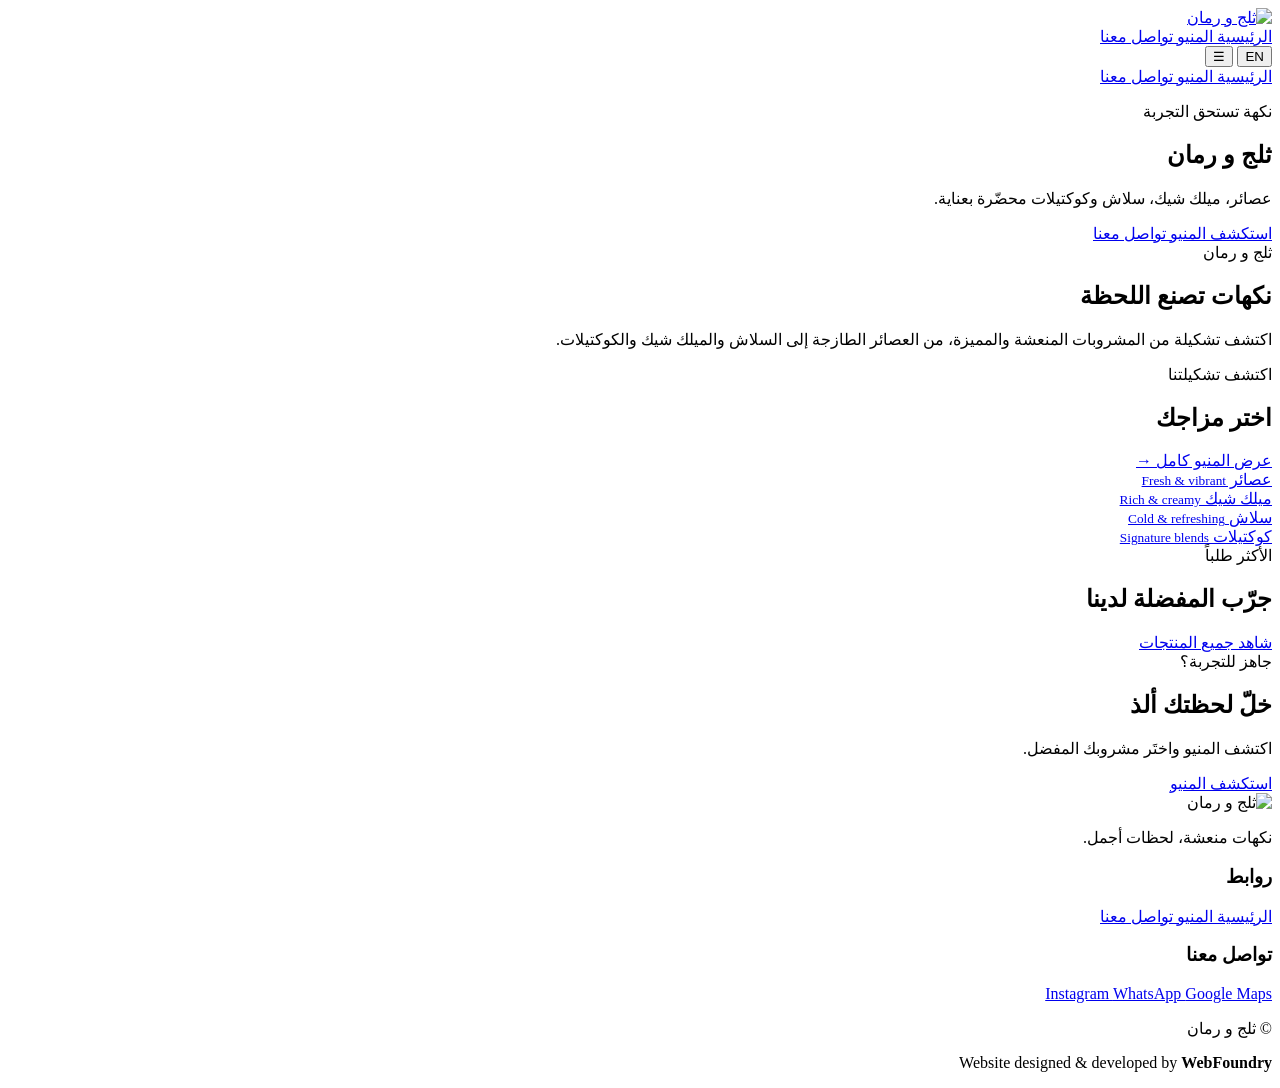
==== index.html @ 00a71794 "Create index.html" ====
<!DOCTYPE html>
<html lang="ar" dir="rtl">
<head>
    <meta charset="UTF-8">
    <meta name="viewport" content="width=device-width, initial-scale=1.0">

    <title>ثلج و رمان | Thalj & Rumman</title>

    <meta
        name="description"
        content="ثلج و رمان — عصائر، ميلك شيك، سلاش، كوكتيلات ومشروبات مميزة."
    >

    <link rel="stylesheet" href="style.css">

    <link
        rel="preconnect"
        href="https://fonts.googleapis.com"
    >
    <link
        rel="preconnect"
        href="https://fonts.gstatic.com"
        crossorigin
    >
    <link
        href="https://fonts.googleapis.com/css2?family=Cairo:wght@400;500;600;700;800&family=Montserrat:wght@400;500;600;700;800&display=swap"
        rel="stylesheet"
    >
</head>

<body>

    <!-- ================= HEADER ================= -->

    <header class="site-header">

        <div class="header-container">

            <a href="index.html" class="logo-link">
                <img
                    src="assets/logo.png"
                    alt="ثلج و رمان"
                    class="logo"
                >
            </a>

            <nav class="desktop-nav">

                <a href="index.html" data-ar="الرئيسية" data-en="Home">
                    الرئيسية
                </a>

                <a href="menu.html" data-ar="المنيو" data-en="Menu">
                    المنيو
                </a>

                <a href="contact.html" data-ar="تواصل معنا" data-en="Contact">
                    تواصل معنا
                </a>

            </nav>

            <div class="header-actions">

                <button
                    class="language-btn"
                    id="languageToggle"
                    type="button"
                >
                    EN
                </button>

                <button
                    class="mobile-menu-btn"
                    id="mobileMenuButton"
                    type="button"
                    aria-label="Open menu"
                >
                    ☰
                </button>

            </div>

        </div>

        <!-- Mobile Navigation -->

        <div class="mobile-nav" id="mobileNav">

            <a href="index.html" data-ar="الرئيسية" data-en="Home">
                الرئيسية
            </a>

            <a href="menu.html" data-ar="المنيو" data-en="Menu">
                المنيو
            </a>

            <a href="contact.html" data-ar="تواصل معنا" data-en="Contact">
                تواصل معنا
            </a>

        </div>

    </header>


    <!-- ================= HERO ================= -->

    <main>

        <section class="hero">

            <div class="hero-overlay"></div>

            <div class="hero-content">

                <p
                    class="hero-small"
                    data-ar="نكهة تستحق التجربة"
                    data-en="A taste worth experiencing"
                >
                    نكهة تستحق التجربة
                </p>

                <h1
                    data-ar="ثلج و رمان"
                    data-en="Thalj & Rumman"
                >
                    ثلج و رمان
                </h1>

                <p
                    class="hero-description"
                    data-ar="عصائر، ميلك شيك، سلاش وكوكتيلات محضّرة بعناية."
                    data-en="Juices, milkshakes, slushes and cocktails crafted with care."
                >
                    عصائر، ميلك شيك، سلاش وكوكتيلات محضّرة بعناية.
                </p>

                <div class="hero-buttons">

                    <a
                        href="menu.html"
                        class="btn btn-primary"
                        data-ar="استكشف المنيو"
                        data-en="Explore Menu"
                    >
                        استكشف المنيو
                    </a>

                    <a
                        href="contact.html"
                        class="btn btn-outline"
                        data-ar="تواصل معنا"
                        data-en="Contact Us"
                    >
                        تواصل معنا
                    </a>

                </div>

            </div>

        </section>


        <!-- ================= INTRO ================= -->

        <section class="intro-section">

            <div class="section-container">

                <div class="section-heading">

                    <span
                        class="section-label"
                        data-ar="ثلج و رمان"
                        data-en="THALJ & RUMMAN"
                    >
                        ثلج و رمان
                    </span>

                    <h2
                        data-ar="نكهات تصنع اللحظة"
                        data-en="Flavors made for the moment"
                    >
                        نكهات تصنع اللحظة
                    </h2>

                    <p
                        data-ar="اكتشف تشكيلة من المشروبات المنعشة والمميزة، من العصائر الطازجة إلى السلاش والميلك شيك والكوكتيلات."
                        data-en="Discover a selection of refreshing drinks, from fresh juices to slushes, milkshakes and signature cocktails."
                    >
                        اكتشف تشكيلة من المشروبات المنعشة والمميزة، من العصائر الطازجة إلى السلاش والميلك شيك والكوكتيلات.
                    </p>

                </div>

            </div>

        </section>


        <!-- ================= CATEGORIES ================= -->

        <section class="categories-section">

            <div class="section-container">

                <div class="section-title-row">

                    <div>

                        <span
                            class="section-label"
                            data-ar="اكتشف تشكيلتنا"
                            data-en="EXPLORE OUR COLLECTION"
                        >
                            اكتشف تشكيلتنا
                        </span>

                        <h2
                            data-ar="اختر مزاجك"
                            data-en="Choose your mood"
                        >
                            اختر مزاجك
                        </h2>

                    </div>

                    <a
                        href="menu.html"
                        class="text-link"
                        data-ar="عرض المنيو كامل"
                        data-en="View Full Menu"
                    >
                        عرض المنيو كامل →
                    </a>

                </div>


                <div class="category-grid">

                    <!-- Juices -->

                    <a
                        href="menu.html?category=juices"
                        class="category-card"
                    >

                        <div class="category-image juices-image"></div>

                        <div class="category-content">

                            <span
                                data-ar="عصائر"
                                data-en="Juices"
                            >
                                عصائر
                            </span>

                            <small
                                data-ar="Fresh & vibrant"
                                data-en="Fresh & vibrant"
                            >
                                Fresh & vibrant
                            </small>

                        </div>

                    </a>


                    <!-- Milkshakes -->

                    <a
                        href="menu.html?category=milkshakes"
                        class="category-card"
                    >

                        <div class="category-image milkshake-image"></div>

                        <div class="category-content">

                            <span
                                data-ar="ميلك شيك"
                                data-en="Milkshakes"
                            >
                                ميلك شيك
                            </span>

                            <small
                                data-ar="Rich & creamy"
                                data-en="Rich & creamy"
                            >
                                Rich & creamy
                            </small>

                        </div>

                    </a>


                    <!-- Slush -->

                    <a
                        href="menu.html?category=slush"
                        class="category-card"
                    >

                        <div class="category-image slush-image"></div>

                        <div class="category-content">

                            <span
                                data-ar="سلاش"
                                data-en="Slush"
                            >
                                سلاش
                            </span>

                            <small
                                data-ar="Cold & refreshing"
                                data-en="Cold & refreshing"
                            >
                                Cold & refreshing
                            </small>

                        </div>

                    </a>


                    <!-- Cocktails -->

                    <a
                        href="menu.html?category=cocktails"
                        class="category-card"
                    >

                        <div class="category-image cocktails-image"></div>

                        <div class="category-content">

                            <span
                                data-ar="كوكتيلات"
                                data-en="Cocktails"
                            >
                                كوكتيلات
                            </span>

                            <small
                                data-ar="Signature blends"
                                data-en="Signature blends"
                            >
                                Signature blends
                            </small>

                        </div>

                    </a>

                </div>

            </div>

        </section>


        <!-- ================= FEATURED ================= -->

        <section class="featured-section">

            <div class="section-container">

                <div class="section-heading centered">

                    <span
                        class="section-label"
                        data-ar="الأكثر طلباً"
                        data-en="CUSTOMER FAVORITES"
                    >
                        الأكثر طلباً
                    </span>

                    <h2
                        data-ar="جرّب المفضلة لدينا"
                        data-en="Try our favorites"
                    >
                        جرّب المفضلة لدينا
                    </h2>

                </div>


                <div
                    class="featured-grid"
                    id="featuredProducts"
                >

                    <!-- Products will be loaded with JavaScript -->

                </div>


                <div class="center-button">

                    <a
                        href="menu.html"
                        class="btn btn-dark"
                        data-ar="شاهد جميع المنتجات"
                        data-en="View All Products"
                    >
                        شاهد جميع المنتجات
                    </a>

                </div>

            </div>

        </section>


        <!-- ================= CTA ================= -->

        <section class="cta-section">

            <div class="cta-content">

                <span
                    class="section-label"
                    data-ar="جاهز للتجربة؟"
                    data-en="READY TO TRY?"
                >
                    جاهز للتجربة؟
                </span>

                <h2
                    data-ar="خلّ لحظتك ألذ"
                    data-en="Make your moment delicious"
                >
                    خلّ لحظتك ألذ
                </h2>

                <p
                    data-ar="اكتشف المنيو واختَر مشروبك المفضل."
                    data-en="Explore our menu and find your favorite drink."
                >
                    اكتشف المنيو واختَر مشروبك المفضل.
                </p>

                <a
                    href="menu.html"
                    class="btn btn-primary"
                    data-ar="استكشف المنيو"
                    data-en="Explore Menu"
                >
                    استكشف المنيو
                </a>

            </div>

        </section>

    </main>


    <!-- ================= FOOTER ================= -->

    <footer class="site-footer">

        <div class="footer-container">

            <div class="footer-brand">

                <img
                    src="assets/logo.png"
                    alt="ثلج و رمان"
                    class="footer-logo"
                >

                <p
                    data-ar="نكهات منعشة، لحظات أجمل."
                    data-en="Refreshing flavors, better moments."
                >
                    نكهات منعشة، لحظات أجمل.
                </p>

            </div>


            <div class="footer-links">

                <h3
                    data-ar="روابط"
                    data-en="Links"
                >
                    روابط
                </h3>

                <a
                    href="index.html"
                    data-ar="الرئيسية"
                    data-en="Home"
                >
                    الرئيسية
                </a>

                <a
                    href="menu.html"
                    data-ar="المنيو"
                    data-en="Menu"
                >
                    المنيو
                </a>

                <a
                    href="contact.html"
                    data-ar="تواصل معنا"
                    data-en="Contact"
                >
                    تواصل معنا
                </a>

            </div>


            <div class="footer-contact">

                <h3
                    data-ar="تواصل معنا"
                    data-en="Contact"
                >
                    تواصل معنا
                </h3>

                <a
                    href="#"
                    id="instagramLink"
                >
                    Instagram
                </a>

                <a
                    href="#"
                    id="whatsappLink"
                >
                    WhatsApp
                </a>

                <a
                    href="#"
                    id="mapsLink"
                >
                    Google Maps
                </a>

            </div>

        </div>


        <div class="footer-bottom">

            <p>
                © <span id="currentYear"></span> ثلج و رمان
            </p>

            <p class="webfoundry-credit">
                Website designed & developed by
                <strong>WebFoundry</strong>
            </p>

        </div>

    </footer>


    <!-- ================= SCRIPT ================= -->

    <script src="script.js"></script>

</body>
</html>
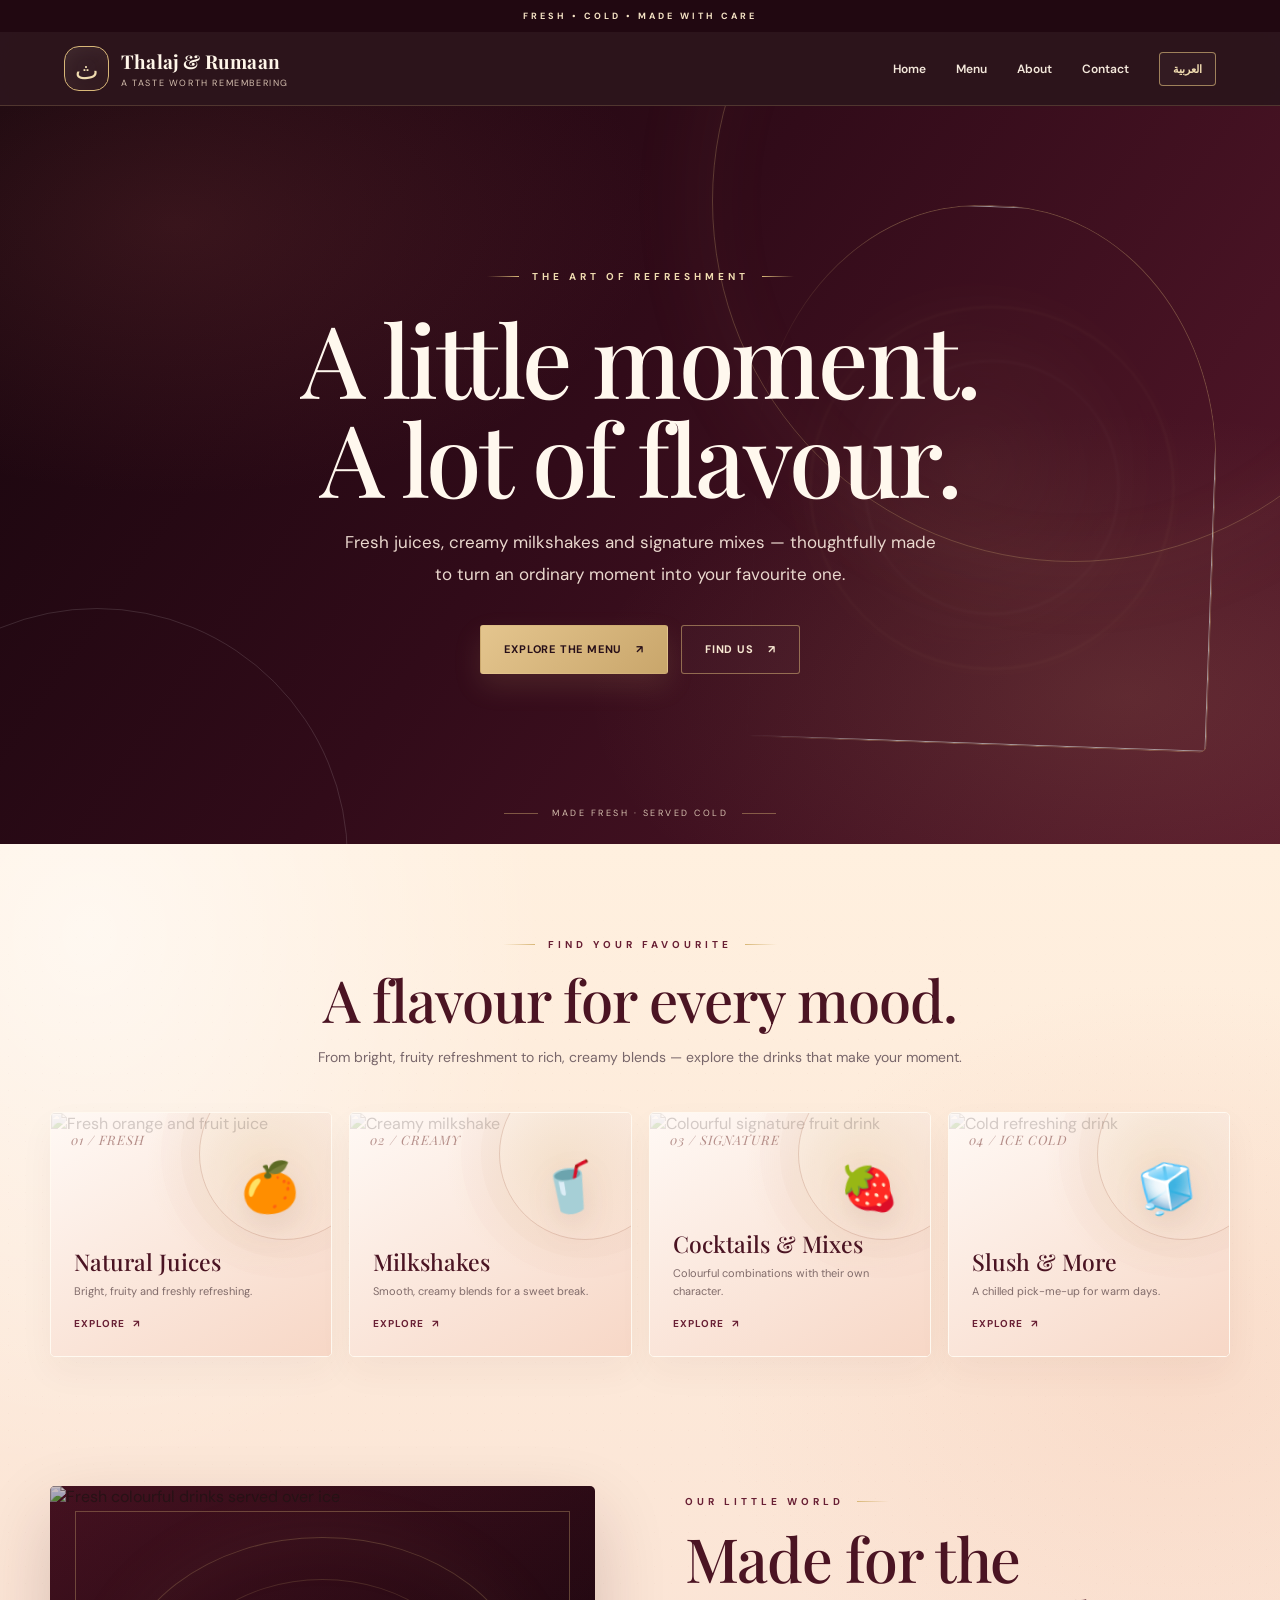
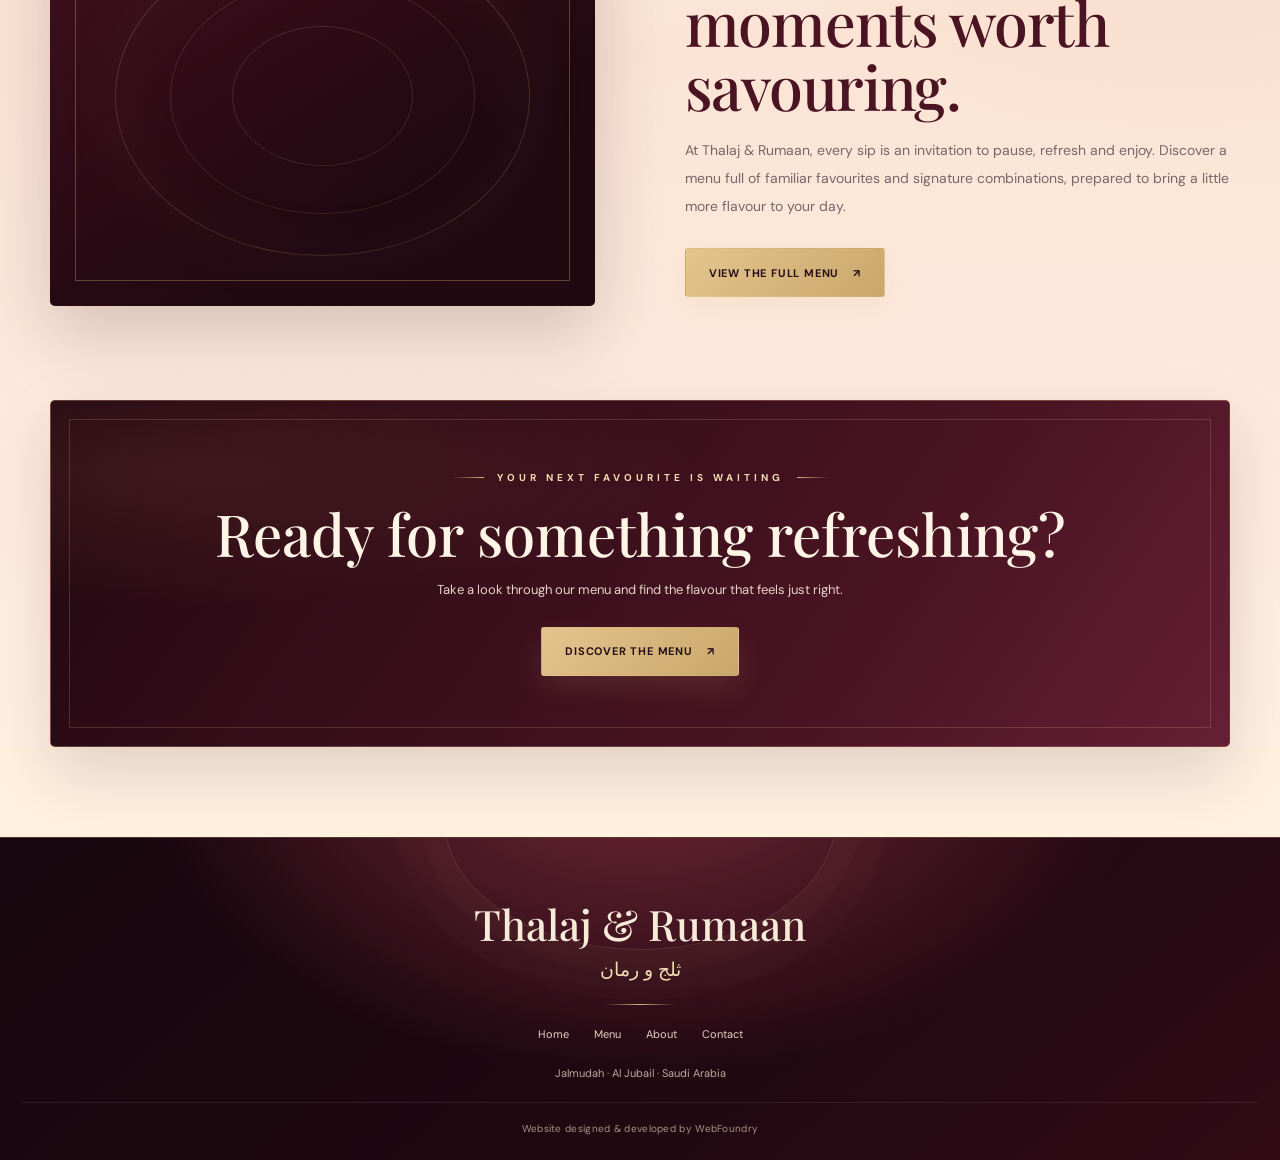
==== commit 6093649e: "add عصائر ثلج ورمان" ====
--- a/index.html
+++ b/index.html
@@ -1,585 +1,72 @@
 <!DOCTYPE html>
-<html lang="ar" dir="rtl">
+<html lang="en" dir="ltr">
 <head>
-    <meta charset="UTF-8">
-    <meta name="viewport" content="width=device-width, initial-scale=1.0">
-
-    <title>ثلج و رمان | Thalj & Rumman</title>
-
-    <meta
-        name="description"
-        content="ثلج و رمان — عصائر، ميلك شيك، سلاش، كوكتيلات ومشروبات مميزة."
-    >
-
-    <link rel="stylesheet" href="style.css">
-
-    <link
-        rel="preconnect"
-        href="https://fonts.googleapis.com"
-    >
-    <link
-        rel="preconnect"
-        href="https://fonts.gstatic.com"
-        crossorigin
-    >
-    <link
-        href="https://fonts.googleapis.com/css2?family=Cairo:wght@400;500;600;700;800&family=Montserrat:wght@400;500;600;700;800&display=swap"
-        rel="stylesheet"
-    >
+<meta charset="UTF-8">
+<meta name="viewport" content="width=device-width, initial-scale=1">
+<meta name="theme-color" content="#210811">
+<meta name="description" content="Discover fresh juices, milkshakes, cocktails and refreshing drinks at Thalaj & Rumaan in Jalmudah, Al Jubail, Saudi Arabia.">
+<title>Thalaj &amp; Rumaan | A Taste Worth Remembering</title>
+<link rel="preconnect" href="https://fonts.googleapis.com">
+<link rel="preconnect" href="https://fonts.gstatic.com" crossorigin>
+<link href="https://fonts.googleapis.com/css2?family=DM+Sans:wght@400;500;600;700&family=Playfair+Display:wght@500;600;700&family=Noto+Sans+Arabic:wght@400;500;600;700&display=swap" rel="stylesheet">
+<style>
+:root{--wine:#4b1423;--wine2:#681f34;--dark:#210811;--gold:#d8b778;--goldlight:#f0dcb0;--peach:#fff0df;--peach2:#f9d7c2;--peach3:#f4c7b0;--paper:#fffaf5;--ink:#291c1c;--muted:#78666a;--line:#e8cdbd;--shadow:0 22px 60px #32101c18;--shadowHover:0 30px 75px #32101c28}
+*{box-sizing:border-box}html{scroll-behavior:smooth;scroll-padding-top:100px}body{margin:0;color:var(--ink);font-family:'DM Sans',sans-serif;overflow-x:hidden;background:var(--peach)}body.ar{font-family:'Noto Sans Arabic',sans-serif}a{color:inherit;text-decoration:none}button{font:inherit;cursor:pointer}::selection{background:var(--goldlight);color:var(--dark)}
+.scroll-progress{position:fixed;z-index:1000;top:0;left:0;width:0;height:3px;background:linear-gradient(90deg,var(--gold),#fff2cc);box-shadow:0 0 16px #d8b77899}
+.announcement{position:relative;overflow:hidden;padding:10px 14px;background:var(--dark);color:#f5e3c5;text-align:center;font-size:9px;font-weight:700;letter-spacing:3px;text-transform:uppercase}.announcement:after{content:"";position:absolute;top:0;left:-30%;width:18%;height:100%;background:linear-gradient(90deg,transparent,#ffffff18,transparent);transform:skewX(-22deg);animation:barshine 7s ease-in-out infinite}
+.navbar{position:sticky;top:0;z-index:100;display:flex;align-items:center;justify-content:space-between;gap:22px;padding:14px clamp(18px,5vw,76px);background:#210811f2;color:#fff6e9;border-bottom:1px solid #d8b77835;backdrop-filter:blur(22px) saturate(145%);-webkit-backdrop-filter:blur(22px) saturate(145%);transition:padding .35s,box-shadow .35s,background .35s}.navbar.scrolled{padding-top:9px;padding-bottom:9px;box-shadow:0 12px 35px #21081130;background:#210811fa}.brand{display:flex;align-items:center;gap:12px;min-width:max-content}.mark{position:relative;width:45px;height:45px;display:grid;place-items:center;border:1px solid var(--gold);border-radius:15px;color:var(--goldlight);background:linear-gradient(145deg,#ffffff12,#ffffff02);font:25px 'Playfair Display',serif;box-shadow:inset 0 0 18px #d8b7780b}.brand-name{font:700 19px 'Playfair Display',serif;letter-spacing:.2px}.brand-sub{margin-top:3px;color:#d5bfae;font-size:9px;letter-spacing:1.6px}.navlinks{display:flex;align-items:center;gap:clamp(14px,2.5vw,30px);font-size:12px;font-weight:600}.navlinks a{position:relative;color:#f5e9dc;transition:color .25s}.navlinks a:after{content:"";position:absolute;left:0;right:100%;bottom:-8px;height:1px;background:var(--gold);transition:right .3s}.navlinks a:hover{color:var(--goldlight)}.navlinks a:hover:after{right:0}.lang{padding:9px 13px;border:1px solid #d8b778a8;border-radius:4px;background:#ffffff08;color:var(--goldlight);font-size:11px;font-weight:700;transition:background .25s,transform .25s}.lang:hover{background:#d8b77818;transform:translateY(-2px)}.menu-toggle{display:none;background:none;border:1px solid #d8b77888;color:var(--goldlight);border-radius:4px;padding:9px 11px}
+.hero{position:relative;isolation:isolate;min-height:min(760px,82vh);display:grid;place-items:center;overflow:hidden;padding:105px 22px 112px;text-align:center;color:#fff8ee;background:radial-gradient(ellipse at 14% 16%,#a64d4c30,transparent 31%),radial-gradient(ellipse at 88% 80%,#d8b77822,transparent 34%),linear-gradient(125deg,#17060d 0%,#310b19 45%,#57182b 100%)}.hero-photo{position:absolute;z-index:-2;right:clamp(20px,5vw,90px);top:50%;width:clamp(250px,36vw,500px);height:clamp(320px,43vw,540px);transform:translateY(-50%) rotate(2deg);border:1px solid #d8b77875;border-radius:48% 48% 7px 7px;overflow:hidden;opacity:.72;box-shadow:0 35px 90px #0008,0 0 55px #d8b77812;mask-image:linear-gradient(90deg,transparent 0%,#000 28%,#000 100%);}.hero-photo img{width:100%;height:100%;object-fit:cover;filter:saturate(.88) contrast(1.08);}.hero:before,.hero:after{content:"";position:absolute;z-index:-1;pointer-events:none;border-radius:50%;border:1px solid #d8b77845;animation:orbit 28s linear infinite}.hero:before{width:min(66vw,720px);aspect-ratio:1;right:-12%;top:-36%;box-shadow:0 0 100px #d8b77810,inset 0 0 80px #d8b77808}.hero:after{width:min(46vw,500px);aspect-ratio:1;left:-12%;bottom:-36%;border-color:#ffffff20;animation-direction:reverse}.hero-art{position:absolute;z-index:-1;right:clamp(-50px,6vw,100px);top:50%;width:clamp(230px,33vw,470px);aspect-ratio:1;transform:translateY(-47%);border-radius:50%;opacity:.2;background:radial-gradient(circle at 45% 45%,#d8b7784d,transparent 60%);filter:blur(1px)}.hero-art:before,.hero-art:after{content:"";position:absolute;border-radius:50%;inset:7%;border:1px solid #d8b77875;box-shadow:0 0 55px #d8b77815,inset 0 0 35px #d8b77810}.hero-art:after{inset:20%;border-color:#fff5df48}.hero-content{width:min(900px,100%);margin:auto;animation:heroIn 1s cubic-bezier(.2,.75,.25,1) both}.eyebrow{display:flex;align-items:center;justify-content:center;gap:13px;color:var(--goldlight);font-size:10px;font-weight:700;letter-spacing:4px;text-transform:uppercase}.eyebrow:before,.eyebrow:after{content:"";width:32px;height:1px;background:linear-gradient(90deg,transparent,var(--gold))}.eyebrow:after{transform:rotate(180deg)}.hero h1{max-width:900px;margin:25px auto 20px;font:500 clamp(46px,8vw,100px)/.99 'Playfair Display',serif;letter-spacing:-2.5px;text-wrap:balance}.hero h1 em{display:block;margin-top:9px;color:var(--goldlight);font-weight:500}.hero p{max-width:610px;margin:0 auto;color:#ead8ce;font-size:clamp(14px,1.4vw,17px);line-height:1.9}.hero-actions{display:flex;flex-wrap:wrap;justify-content:center;gap:13px;margin-top:34px}.btn{position:relative;display:inline-flex;align-items:center;justify-content:center;gap:14px;min-height:49px;padding:0 23px;border:1px solid transparent;border-radius:3px;font-size:11px;font-weight:700;letter-spacing:.8px;transition:transform .3s,box-shadow .3s,background .3s,color .3s;overflow:hidden}.btn:after{content:"";position:absolute;inset:0;transform:translateX(-120%);background:linear-gradient(100deg,transparent,#ffffff38,transparent);transition:transform .65s}.btn:hover:after{transform:translateX(120%)}.btn:hover{transform:translateY(-3px)}.btn-primary{background:linear-gradient(135deg,#e4c58e,#c9a66b);color:#281019;box-shadow:0 12px 28px #d8b77822}.btn-primary:hover{box-shadow:0 18px 38px #d8b77838}.btn-outline{border-color:#d8b77888;color:#f8e9d3;background:#ffffff05}.btn-outline:hover{background:#ffffff10;border-color:var(--gold)}.hero-bottom{position:absolute;bottom:25px;left:0;right:0;display:flex;justify-content:center;align-items:center;gap:14px;color:#d5bfae;font-size:9px;letter-spacing:2.5px;text-transform:uppercase}.hero-bottom:before,.hero-bottom:after{content:"";width:34px;height:1px;background:#d8b77870}
+main{background:radial-gradient(ellipse at 7% 6%,#ffffff90,transparent 27%),radial-gradient(ellipse at 92% 35%,#f1bda54a,transparent 28%),linear-gradient(180deg,var(--peach),#fbe4d5 54%,#fff0e3);position:relative}main:before{content:"";position:absolute;inset:0;pointer-events:none;opacity:.23;background-image:radial-gradient(#9a4b3a20 .7px,transparent .7px);background-size:17px 17px;mask-image:linear-gradient(to bottom,transparent,black 15%,black 85%,transparent)}.section{position:relative;z-index:1;width:min(1180px,calc(100% - 44px));margin:0 auto;padding:94px 0}.section-head{text-align:center;max-width:700px;margin:0 auto 42px}.section-head .eyebrow{color:var(--wine2)}.section-head h2{margin:17px 0 13px;color:var(--wine);font:500 clamp(35px,5vw,58px)/1.08 'Playfair Display',serif;letter-spacing:-1px}.section-head p{margin:0;color:var(--muted);font-size:14px;line-height:1.9}.categories{display:grid;grid-template-columns:repeat(4,minmax(0,1fr));gap:17px}.category{position:relative;isolation:isolate;min-height:245px;padding:26px 23px;display:flex;flex-direction:column;justify-content:flex-end;overflow:hidden;border:1px solid #fff9f0;border-radius:5px;background:linear-gradient(145deg,#fffaf5,#f6d5c3);box-shadow:0 15px 35px #5a21300c;transition:transform .45s cubic-bezier(.2,.75,.25,1),box-shadow .45s,border-color .45s}.category-photo{position:absolute;inset:0;width:100%;height:100%;object-fit:cover;opacity:.20;mix-blend-mode:multiply;filter:saturate(.82);transition:transform .8s cubic-bezier(.2,.75,.25,1),opacity .45s;z-index:-1}.category:before{content:"";position:absolute;z-index:-1;inset:0;background:radial-gradient(circle at 75% 20%,#d8b77836,transparent 40%),linear-gradient(150deg,#fff9f5,#f7d7c6)}.category:after{content:"";position:absolute;z-index:-1;top:-45px;right:-40px;width:170px;height:170px;border:1px solid #b47b6550;border-radius:50%;box-shadow:0 0 0 18px #b47b6508,0 0 0 38px #b47b6505;transition:transform .7s}.category:hover{transform:translateY(-8px);box-shadow:var(--shadowHover);border-color:#d9b78b}.category:hover:after{transform:scale(1.13) rotate(18deg)}.category:hover .category-photo{transform:scale(1.08);opacity:.34}.category-num{position:absolute;top:18px;left:20px;color:#8e5a55a8;font:italic 13px 'Playfair Display',serif;letter-spacing:1px}.category-icon{position:absolute;top:30px;right:25px;width:72px;height:90px;display:grid;place-items:center;font-size:47px;filter:drop-shadow(0 12px 15px #6b29301b);transform:rotate(-8deg);transition:transform .5s}.category:hover .category-icon{transform:rotate(0deg) translateY(-5px) scale(1.08)}.category h3{margin:0 0 7px;color:var(--wine);font:500 23px/1.15 'Playfair Display',serif}.category p{margin:0;color:#806b6a;font-size:11px;line-height:1.65}.category-link{display:inline-flex;align-items:center;gap:8px;margin-top:17px;color:var(--wine2);font-size:10px;font-weight:700;letter-spacing:1px;text-transform:uppercase}.category-link span{transition:transform .25s}.category:hover .category-link span{transform:translateX(4px)}
+.story{display:grid;grid-template-columns:1fr 1fr;gap:clamp(35px,7vw,95px);align-items:center;padding-top:35px}.story-visual{position:relative;min-height:420px;overflow:hidden;border-radius:5px;background:linear-gradient(145deg,#471221,#210811 70%);box-shadow:0 28px 70px #39111e30}.story-photo{position:absolute;inset:0;width:100%;height:100%;object-fit:cover;opacity:.76;filter:saturate(.86) contrast(1.08);}.story-visual:before{content:"";position:absolute;inset:25px;border:1px solid #d8b77855;z-index:2;pointer-events:none}.story-visual:after{content:"";position:absolute;inset:0;background:linear-gradient(180deg,#21081110,#21081155);pointer-events:none}.story-orbit{position:absolute;inset:12%;border:1px solid #d8b77845;border-radius:50%;box-shadow:0 0 70px #d8b77810,inset 0 0 70px #d8b7780b;animation:orbit 36s linear infinite}.story-orbit:before,.story-orbit:after{content:"";position:absolute;border:1px solid #d8b77830;border-radius:50%;inset:13%}.story-orbit:after{inset:28%}.story-copy .eyebrow{justify-content:flex-start;color:var(--wine2)}.story-copy .eyebrow:before{display:none}.story-copy h2{margin:18px 0 18px;color:var(--wine);font:500 clamp(38px,5vw,61px)/1.05 'Playfair Display',serif;letter-spacing:-1.3px}.story-copy h2 em{color:#9c5a52;font-weight:500}.story-copy p{color:var(--muted);font-size:14px;line-height:2}.story-copy .btn{margin-top:14px}
+.cta{position:relative;z-index:1;overflow:hidden;margin:0 auto 90px;width:min(1180px,calc(100% - 44px));padding:clamp(38px,6vw,70px) 25px;text-align:center;border:1px solid #d8b7784a;border-radius:5px;color:#fff5e7;background:radial-gradient(ellipse at 10% 20%,#b66a4c26,transparent 35%),linear-gradient(125deg,#210811,#4b1423 70%,#641f34);box-shadow:0 25px 65px #38111f25}.cta:before{content:"";position:absolute;inset:18px;border:1px solid #d8b77835;pointer-events:none}.cta .eyebrow{position:relative}.cta h2{position:relative;margin:18px auto 12px;font:500 clamp(35px,5vw,58px)/1.1 'Playfair Display',serif}.cta p{position:relative;max-width:580px;margin:0 auto;color:#e7d4c8;font-size:13px;line-height:1.9}.cta .btn{position:relative;margin-top:24px}
+footer{position:relative;overflow:hidden;padding:58px 22px 25px;text-align:center;color:#f8ead9;background:radial-gradient(ellipse at 50% -30%,#77283a 0%,transparent 56%),linear-gradient(140deg,#17060d,#210811 60%,#300b16);border-top:1px solid #d8b77845}footer:before{content:"";position:absolute;top:-150px;left:50%;width:390px;height:260px;transform:translateX(-50%);border:1px solid #d8b77827;border-radius:50%;box-shadow:0 0 0 24px #d8b77805,0 0 0 50px #d8b77804}.footbrand{position:relative;font:500 clamp(28px,4vw,42px) 'Playfair Display',serif}.footar{position:relative;margin-top:5px;color:var(--goldlight);font-size:19px}.footline{width:70px;height:1px;margin:22px auto;background:linear-gradient(90deg,transparent,var(--gold),transparent)}.footlinks{position:relative;display:flex;justify-content:center;flex-wrap:wrap;gap:25px;margin:0 auto 25px;color:#e6d2c3;font-size:11px}.footlinks a:hover{color:var(--goldlight)}.footlocation{position:relative;margin-bottom:22px;color:#bfa99d;font-size:11px}.credit{position:relative;padding-top:19px;border-top:1px solid #ffffff16;color:#a99186;font-size:10px;letter-spacing:.3px}
+.reveal{opacity:0;transform:translateY(25px);transition:opacity .8s ease,transform .8s cubic-bezier(.2,.75,.25,1)}.reveal.visible{opacity:1;transform:translateY(0)}.back-top{position:fixed;z-index:80;right:22px;bottom:22px;width:43px;height:43px;display:grid;place-items:center;border:1px solid #d8b77888;border-radius:50%;background:#210811eF;color:var(--goldlight);font-size:19px;opacity:0;pointer-events:none;transform:translateY(10px);transition:.3s}.back-top.visible{opacity:1;pointer-events:auto;transform:translateY(0)}
+@keyframes heroIn{from{opacity:0;transform:translateY(24px) scale(.985);filter:blur(5px)}to{opacity:1;transform:translateY(0) scale(1);filter:blur(0)}}@keyframes orbit{to{transform:rotate(360deg)}}@keyframes barshine{0%,60%{left:-30%}100%{left:130%}}
+@media(max-width:900px){.categories{grid-template-columns:repeat(2,minmax(0,1fr))}.story{gap:35px}.story-visual{min-height:360px}.hero{min-height:640px}.hero-art{right:-90px;opacity:.14}.hero-photo{right:-60px;opacity:.34}}
+@media(max-width:680px){.navbar{padding:11px 17px}.brand-name{font-size:17px}.brand-sub{font-size:8px}.mark{width:40px;height:40px}.menu-toggle{display:block}.navlinks{position:absolute;top:100%;left:0;right:0;display:none;align-items:stretch;gap:0;padding:10px 18px 17px;background:#210811fa;border-top:1px solid #d8b77825;box-shadow:0 20px 30px #21081120}.navlinks.open{display:flex;flex-direction:column}.navlinks a{padding:14px 4px;border-bottom:1px solid #ffffff12}.navlinks a:after{display:none}.lang{align-self:flex-start;margin-top:12px}.hero{min-height:610px;padding:85px 21px 90px}.hero h1{letter-spacing:-1.4px}.hero-art{right:-110px;top:48%;width:330px}.hero-photo{right:-110px;width:280px;height:370px;opacity:.27;mask-image:linear-gradient(90deg,transparent,#000 38%)}.hero-bottom{font-size:8px;letter-spacing:1.7px}.section{width:calc(100% - 32px);padding:70px 0}.section-head{margin-bottom:28px}.categories{gap:11px}.category{min-height:220px;padding:20px 17px}.category h3{font-size:20px}.category-icon{right:15px;top:26px;font-size:38px}.category-num{left:15px}.story{grid-template-columns:1fr;gap:29px;padding-top:5px}.story-visual{min-height:310px;max-width:500px;width:100%;margin:auto}.story-copy{padding:0 4px}.cta{width:calc(100% - 32px);margin-bottom:65px;padding:48px 22px}.footlinks{gap:17px}.announcement{letter-spacing:2px;font-size:8px}}
+@media(max-width:390px){.categories{grid-template-columns:1fr}.category{min-height:205px}.hero-actions{flex-direction:column;align-items:center}.hero-actions .btn{width:min(270px,100%)}}
+@media(prefers-reduced-motion:reduce){*,*:before,*:after{animation-duration:.01ms!important;animation-iteration-count:1!important;scroll-behavior:auto!important;transition-duration:.01ms!important}.reveal{opacity:1;transform:none}}
+</style>
 </head>
-
 <body>
-
-    <!-- ================= HEADER ================= -->
-
-    <header class="site-header">
-
-        <div class="header-container">
-
-            <a href="index.html" class="logo-link">
-                <img
-                    src="assets/logo.png"
-                    alt="ثلج و رمان"
-                    class="logo"
-                >
-            </a>
-
-            <nav class="desktop-nav">
-
-                <a href="index.html" data-ar="الرئيسية" data-en="Home">
-                    الرئيسية
-                </a>
-
-                <a href="menu.html" data-ar="المنيو" data-en="Menu">
-                    المنيو
-                </a>
-
-                <a href="contact.html" data-ar="تواصل معنا" data-en="Contact">
-                    تواصل معنا
-                </a>
-
-            </nav>
-
-            <div class="header-actions">
-
-                <button
-                    class="language-btn"
-                    id="languageToggle"
-                    type="button"
-                >
-                    EN
-                </button>
-
-                <button
-                    class="mobile-menu-btn"
-                    id="mobileMenuButton"
-                    type="button"
-                    aria-label="Open menu"
-                >
-                    ☰
-                </button>
-
-            </div>
-
-        </div>
-
-        <!-- Mobile Navigation -->
-
-        <div class="mobile-nav" id="mobileNav">
-
-            <a href="index.html" data-ar="الرئيسية" data-en="Home">
-                الرئيسية
-            </a>
-
-            <a href="menu.html" data-ar="المنيو" data-en="Menu">
-                المنيو
-            </a>
-
-            <a href="contact.html" data-ar="تواصل معنا" data-en="Contact">
-                تواصل معنا
-            </a>
-
-        </div>
-
-    </header>
-
-
-    <!-- ================= HERO ================= -->
-
-    <main>
-
-        <section class="hero">
-
-            <div class="hero-overlay"></div>
-
-            <div class="hero-content">
-
-                <p
-                    class="hero-small"
-                    data-ar="نكهة تستحق التجربة"
-                    data-en="A taste worth experiencing"
-                >
-                    نكهة تستحق التجربة
-                </p>
-
-                <h1
-                    data-ar="ثلج و رمان"
-                    data-en="Thalj & Rumman"
-                >
-                    ثلج و رمان
-                </h1>
-
-                <p
-                    class="hero-description"
-                    data-ar="عصائر، ميلك شيك، سلاش وكوكتيلات محضّرة بعناية."
-                    data-en="Juices, milkshakes, slushes and cocktails crafted with care."
-                >
-                    عصائر، ميلك شيك، سلاش وكوكتيلات محضّرة بعناية.
-                </p>
-
-                <div class="hero-buttons">
-
-                    <a
-                        href="menu.html"
-                        class="btn btn-primary"
-                        data-ar="استكشف المنيو"
-                        data-en="Explore Menu"
-                    >
-                        استكشف المنيو
-                    </a>
-
-                    <a
-                        href="contact.html"
-                        class="btn btn-outline"
-                        data-ar="تواصل معنا"
-                        data-en="Contact Us"
-                    >
-                        تواصل معنا
-                    </a>
-
-                </div>
-
-            </div>
-
-        </section>
-
-
-        <!-- ================= INTRO ================= -->
-
-        <section class="intro-section">
-
-            <div class="section-container">
-
-                <div class="section-heading">
-
-                    <span
-                        class="section-label"
-                        data-ar="ثلج و رمان"
-                        data-en="THALJ & RUMMAN"
-                    >
-                        ثلج و رمان
-                    </span>
-
-                    <h2
-                        data-ar="نكهات تصنع اللحظة"
-                        data-en="Flavors made for the moment"
-                    >
-                        نكهات تصنع اللحظة
-                    </h2>
-
-                    <p
-                        data-ar="اكتشف تشكيلة من المشروبات المنعشة والمميزة، من العصائر الطازجة إلى السلاش والميلك شيك والكوكتيلات."
-                        data-en="Discover a selection of refreshing drinks, from fresh juices to slushes, milkshakes and signature cocktails."
-                    >
-                        اكتشف تشكيلة من المشروبات المنعشة والمميزة، من العصائر الطازجة إلى السلاش والميلك شيك والكوكتيلات.
-                    </p>
-
-                </div>
-
-            </div>
-
-        </section>
-
-
-        <!-- ================= CATEGORIES ================= -->
-
-        <section class="categories-section">
-
-            <div class="section-container">
-
-                <div class="section-title-row">
-
-                    <div>
-
-                        <span
-                            class="section-label"
-                            data-ar="اكتشف تشكيلتنا"
-                            data-en="EXPLORE OUR COLLECTION"
-                        >
-                            اكتشف تشكيلتنا
-                        </span>
-
-                        <h2
-                            data-ar="اختر مزاجك"
-                            data-en="Choose your mood"
-                        >
-                            اختر مزاجك
-                        </h2>
-
-                    </div>
-
-                    <a
-                        href="menu.html"
-                        class="text-link"
-                        data-ar="عرض المنيو كامل"
-                        data-en="View Full Menu"
-                    >
-                        عرض المنيو كامل →
-                    </a>
-
-                </div>
-
-
-                <div class="category-grid">
-
-                    <!-- Juices -->
-
-                    <a
-                        href="menu.html?category=juices"
-                        class="category-card"
-                    >
-
-                        <div class="category-image juices-image"></div>
-
-                        <div class="category-content">
-
-                            <span
-                                data-ar="عصائر"
-                                data-en="Juices"
-                            >
-                                عصائر
-                            </span>
-
-                            <small
-                                data-ar="Fresh & vibrant"
-                                data-en="Fresh & vibrant"
-                            >
-                                Fresh & vibrant
-                            </small>
-
-                        </div>
-
-                    </a>
-
-
-                    <!-- Milkshakes -->
-
-                    <a
-                        href="menu.html?category=milkshakes"
-                        class="category-card"
-                    >
-
-                        <div class="category-image milkshake-image"></div>
-
-                        <div class="category-content">
-
-                            <span
-                                data-ar="ميلك شيك"
-                                data-en="Milkshakes"
-                            >
-                                ميلك شيك
-                            </span>
-
-                            <small
-                                data-ar="Rich & creamy"
-                                data-en="Rich & creamy"
-                            >
-                                Rich & creamy
-                            </small>
-
-                        </div>
-
-                    </a>
-
-
-                    <!-- Slush -->
-
-                    <a
-                        href="menu.html?category=slush"
-                        class="category-card"
-                    >
-
-                        <div class="category-image slush-image"></div>
-
-                        <div class="category-content">
-
-                            <span
-                                data-ar="سلاش"
-                                data-en="Slush"
-                            >
-                                سلاش
-                            </span>
-
-                            <small
-                                data-ar="Cold & refreshing"
-                                data-en="Cold & refreshing"
-                            >
-                                Cold & refreshing
-                            </small>
-
-                        </div>
-
-                    </a>
-
-
-                    <!-- Cocktails -->
-
-                    <a
-                        href="menu.html?category=cocktails"
-                        class="category-card"
-                    >
-
-                        <div class="category-image cocktails-image"></div>
-
-                        <div class="category-content">
-
-                            <span
-                                data-ar="كوكتيلات"
-                                data-en="Cocktails"
-                            >
-                                كوكتيلات
-                            </span>
-
-                            <small
-                                data-ar="Signature blends"
-                                data-en="Signature blends"
-                            >
-                                Signature blends
-                            </small>
-
-                        </div>
-
-                    </a>
-
-                </div>
-
-            </div>
-
-        </section>
-
-
-        <!-- ================= FEATURED ================= -->
-
-        <section class="featured-section">
-
-            <div class="section-container">
-
-                <div class="section-heading centered">
-
-                    <span
-                        class="section-label"
-                        data-ar="الأكثر طلباً"
-                        data-en="CUSTOMER FAVORITES"
-                    >
-                        الأكثر طلباً
-                    </span>
-
-                    <h2
-                        data-ar="جرّب المفضلة لدينا"
-                        data-en="Try our favorites"
-                    >
-                        جرّب المفضلة لدينا
-                    </h2>
-
-                </div>
-
-
-                <div
-                    class="featured-grid"
-                    id="featuredProducts"
-                >
-
-                    <!-- Products will be loaded with JavaScript -->
-
-                </div>
-
-
-                <div class="center-button">
-
-                    <a
-                        href="menu.html"
-                        class="btn btn-dark"
-                        data-ar="شاهد جميع المنتجات"
-                        data-en="View All Products"
-                    >
-                        شاهد جميع المنتجات
-                    </a>
-
-                </div>
-
-            </div>
-
-        </section>
-
-
-        <!-- ================= CTA ================= -->
-
-        <section class="cta-section">
-
-            <div class="cta-content">
-
-                <span
-                    class="section-label"
-                    data-ar="جاهز للتجربة؟"
-                    data-en="READY TO TRY?"
-                >
-                    جاهز للتجربة؟
-                </span>
-
-                <h2
-                    data-ar="خلّ لحظتك ألذ"
-                    data-en="Make your moment delicious"
-                >
-                    خلّ لحظتك ألذ
-                </h2>
-
-                <p
-                    data-ar="اكتشف المنيو واختَر مشروبك المفضل."
-                    data-en="Explore our menu and find your favorite drink."
-                >
-                    اكتشف المنيو واختَر مشروبك المفضل.
-                </p>
-
-                <a
-                    href="menu.html"
-                    class="btn btn-primary"
-                    data-ar="استكشف المنيو"
-                    data-en="Explore Menu"
-                >
-                    استكشف المنيو
-                </a>
-
-            </div>
-
-        </section>
-
-    </main>
-
-
-    <!-- ================= FOOTER ================= -->
-
-    <footer class="site-footer">
-
-        <div class="footer-container">
-
-            <div class="footer-brand">
-
-                <img
-                    src="assets/logo.png"
-                    alt="ثلج و رمان"
-                    class="footer-logo"
-                >
-
-                <p
-                    data-ar="نكهات منعشة، لحظات أجمل."
-                    data-en="Refreshing flavors, better moments."
-                >
-                    نكهات منعشة، لحظات أجمل.
-                </p>
-
-            </div>
-
-
-            <div class="footer-links">
-
-                <h3
-                    data-ar="روابط"
-                    data-en="Links"
-                >
-                    روابط
-                </h3>
-
-                <a
-                    href="index.html"
-                    data-ar="الرئيسية"
-                    data-en="Home"
-                >
-                    الرئيسية
-                </a>
-
-                <a
-                    href="menu.html"
-                    data-ar="المنيو"
-                    data-en="Menu"
-                >
-                    المنيو
-                </a>
-
-                <a
-                    href="contact.html"
-                    data-ar="تواصل معنا"
-                    data-en="Contact"
-                >
-                    تواصل معنا
-                </a>
-
-            </div>
-
-
-            <div class="footer-contact">
-
-                <h3
-                    data-ar="تواصل معنا"
-                    data-en="Contact"
-                >
-                    تواصل معنا
-                </h3>
-
-                <a
-                    href="#"
-                    id="instagramLink"
-                >
-                    Instagram
-                </a>
-
-                <a
-                    href="#"
-                    id="whatsappLink"
-                >
-                    WhatsApp
-                </a>
-
-                <a
-                    href="#"
-                    id="mapsLink"
-                >
-                    Google Maps
-                </a>
-
-            </div>
-
-        </div>
-
-
-        <div class="footer-bottom">
-
-            <p>
-                © <span id="currentYear"></span> ثلج و رمان
-            </p>
-
-            <p class="webfoundry-credit">
-                Website designed & developed by
-                <strong>WebFoundry</strong>
-            </p>
-
-        </div>
-
-    </footer>
-
-
-    <!-- ================= SCRIPT ================= -->
-
-    <script src="script.js"></script>
-
+<div class="scroll-progress" id="scrollProgress"></div>
+<div class="announcement" data-en="FRESH • COLD • MADE WITH CARE" data-ar="طازج • بارد • محضّر بعناية">FRESH • COLD • MADE WITH CARE</div>
+<header class="navbar" id="navbar">
+  <a class="brand" href="index.html" aria-label="Thalaj and Rumaan home"><div class="mark">ث</div><div><div class="brand-name">Thalaj &amp; Rumaan</div><div class="brand-sub" data-en="A TASTE WORTH REMEMBERING" data-ar="نكهة لا تُنسى">A TASTE WORTH REMEMBERING</div></div></a>
+  <button class="menu-toggle" id="menuToggle" aria-label="Open navigation" aria-expanded="false">☰</button>
+  <nav class="navlinks" id="navlinks"><a href="index.html" data-en="Home" data-ar="الرئيسية">Home</a><a href="menu.html" data-en="Menu" data-ar="القائمة">Menu</a><a href="about.html" data-en="About" data-ar="من نحن">About</a><a href="contact.html" data-en="Contact" data-ar="تواصل معنا">Contact</a><button class="lang" id="language">العربية</button></nav>
+</header>
+<section class="hero">
+  <div class="hero-photo" aria-hidden="true"><img src="https://images.unsplash.com/photo-1546173159-315724a31696?auto=format&fit=crop&w=1100&q=85" alt=""></div>
+  <div class="hero-art" aria-hidden="true"></div>
+  <div class="hero-content"><div class="eyebrow" data-en="THE ART OF REFRESHMENT" data-ar="فن الانتعاش">THE ART OF REFRESHMENT</div>
+    <h1 data-en="A little moment.\nA lot of flavour." data-ar="لحظة من الانتعاش\nونكهة لا تُنسى">A little moment.<em>A lot of flavour.</em></h1>
+    <p data-en="Fresh juices, creamy milkshakes and signature mixes — thoughtfully made to turn an ordinary moment into your favourite one." data-ar="عصائر طازجة، وميلك شيك كريمي، وخلطات مميزة — محضّرة بعناية لتحوّل لحظاتك العادية إلى لحظاتك المفضلة.">Fresh juices, creamy milkshakes and signature mixes — thoughtfully made to turn an ordinary moment into your favourite one.</p>
+    <div class="hero-actions"><a class="btn btn-primary" href="menu.html"><span data-en="EXPLORE THE MENU" data-ar="اكتشف القائمة">EXPLORE THE MENU</span><span aria-hidden="true">↗</span></a><a class="btn btn-outline" href="https://www.google.com/maps/search/?api=1&query=Thalaj%20w%20Rumaan%20Jalmudah%20Jubail" target="_blank" rel="noopener"><span data-en="FIND US" data-ar="اعثر علينا">FIND US</span><span aria-hidden="true">↗</span></a></div>
+  </div><div class="hero-bottom" data-en="MADE FRESH · SERVED COLD" data-ar="طازج التحضير · بارد التقديم">MADE FRESH · SERVED COLD</div>
+</section>
+<main>
+  <section class="section" id="categories"><div class="section-head reveal"><div class="eyebrow" data-en="FIND YOUR FAVOURITE" data-ar="اختر ما تحب">FIND YOUR FAVOURITE</div><h2 data-en="A flavour for every mood." data-ar="نكهة لكل مزاج">A flavour for every mood.</h2><p data-en="From bright, fruity refreshment to rich, creamy blends — explore the drinks that make your moment." data-ar="من انتعاش الفواكه إلى الخلطات الغنية والكريمية — اكتشف مشروبك المناسب لكل لحظة.">From bright, fruity refreshment to rich, creamy blends — explore the drinks that make your moment.</p></div>
+    <div class="categories">
+      <a class="category reveal" href="menu.html"><img class="category-photo" src="https://images.unsplash.com/photo-1600271886742-f049cd451bba?auto=format&fit=crop&w=900&q=85" alt="Fresh orange and fruit juice" loading="lazy"><span class="category-num">01 / FRESH</span><span class="category-icon" aria-hidden="true">🍊</span><h3 data-en="Natural Juices" data-ar="العصائر الطبيعية">Natural Juices</h3><p data-en="Bright, fruity and freshly refreshing." data-ar="نكهات فواكه طازجة ومنعشة.">Bright, fruity and freshly refreshing.</p><span class="category-link"><span data-en="EXPLORE" data-ar="اكتشف">EXPLORE</span><span>↗</span></span></a>
+      <a class="category reveal" href="menu.html"><img class="category-photo" src="https://images.unsplash.com/photo-1572490122747-3968b75cc699?auto=format&fit=crop&w=900&q=85" alt="Creamy milkshake" loading="lazy"><span class="category-num">02 / CREAMY</span><span class="category-icon" aria-hidden="true">🥤</span><h3 data-en="Milkshakes" data-ar="الميلك شيك">Milkshakes</h3><p data-en="Smooth, creamy blends for a sweet break." data-ar="خلطات كريمية ناعمة للحظات حلوة.">Smooth, creamy blends for a sweet break.</p><span class="category-link"><span data-en="EXPLORE" data-ar="اكتشف">EXPLORE</span><span>↗</span></span></a>
+      <a class="category reveal" href="menu.html"><img class="category-photo" src="https://images.unsplash.com/photo-1513558161293-cdaf765edfd7?auto=format&fit=crop&w=900&q=85" alt="Colourful signature fruit drink" loading="lazy"><span class="category-num">03 / SIGNATURE</span><span class="category-icon" aria-hidden="true">🍓</span><h3 data-en="Cocktails &amp; Mixes" data-ar="الكوكتيلات والخلطات">Cocktails &amp; Mixes</h3><p data-en="Colourful combinations with their own character." data-ar="توليفات مميزة بألوان ونكهات مختلفة.">Colourful combinations with their own character.</p><span class="category-link"><span data-en="EXPLORE" data-ar="اكتشف">EXPLORE</span><span>↗</span></span></a>
+      <a class="category reveal" href="menu.html"><img class="category-photo" src="https://images.unsplash.com/photo-1556679343-c7306c1976bc?auto=format&fit=crop&w=900&q=85" alt="Cold refreshing drink" loading="lazy"><span class="category-num">04 / ICE COLD</span><span class="category-icon" aria-hidden="true">🧊</span><h3 data-en="Slush &amp; More" data-ar="السلاش والمزيد">Slush &amp; More</h3><p data-en="A chilled pick-me-up for warm days." data-ar="انتعاش بارد لأيامك الدافئة.">A chilled pick-me-up for warm days.</p><span class="category-link"><span data-en="EXPLORE" data-ar="اكتشف">EXPLORE</span><span>↗</span></span></a>
+    </div>
+  </section>
+  <section class="section story" id="story"><div class="story-visual reveal"><img class="story-photo" src="https://images.unsplash.com/photo-1544145945-f90425340c7e?auto=format&fit=crop&w=1200&q=85" alt="Fresh colourful drinks served over ice" loading="lazy"><div class="story-orbit" aria-hidden="true"></div></div><div class="story-copy reveal"><div class="eyebrow" data-en="OUR LITTLE WORLD" data-ar="عالمنا الصغير">OUR LITTLE WORLD</div><h2 data-en="Made for the moments worth savouring." data-ar="للحظات التي تستحق أن تعيشها.">Made for the moments <em>worth savouring.</em></h2><p data-en="At Thalaj &amp; Rumaan, every sip is an invitation to pause, refresh and enjoy. Discover a menu full of familiar favourites and signature combinations, prepared to bring a little more flavour to your day." data-ar="في ثلج و رمان، كل رشفة دعوة للتوقف قليلاً والانتعاش والاستمتاع. اكتشف قائمة تجمع بين نكهاتك المفضلة وخلطاتنا المميزة لتضيف نكهة أجمل إلى يومك.">At Thalaj &amp; Rumaan, every sip is an invitation to pause, refresh and enjoy. Discover a menu full of familiar favourites and signature combinations, prepared to bring a little more flavour to your day.</p><a class="btn btn-primary" href="menu.html"><span data-en="VIEW THE FULL MENU" data-ar="تصفح القائمة كاملة">VIEW THE FULL MENU</span><span aria-hidden="true">↗</span></a></div></section>
+  <section class="cta reveal"><div class="eyebrow" data-en="YOUR NEXT FAVOURITE IS WAITING" data-ar="مشروبك المفضل بانتظارك">YOUR NEXT FAVOURITE IS WAITING</div><h2 data-en="Ready for something refreshing?" data-ar="هل أنت مستعد لانتعاش جديد؟">Ready for something refreshing?</h2><p data-en="Take a look through our menu and find the flavour that feels just right." data-ar="تصفح قائمتنا واختر النكهة التي تناسب مزاجك.">Take a look through our menu and find the flavour that feels just right.</p><a class="btn btn-primary" href="menu.html"><span data-en="DISCOVER THE MENU" data-ar="اكتشف القائمة">DISCOVER THE MENU</span><span aria-hidden="true">↗</span></a></section>
+</main>
+<footer><div class="footbrand">Thalaj &amp; Rumaan</div><div class="footar">ثلج و رمان</div><div class="footline"></div><div class="footlinks"><a href="index.html" data-en="Home" data-ar="الرئيسية">Home</a><a href="menu.html" data-en="Menu" data-ar="القائمة">Menu</a><a href="about.html" data-en="About" data-ar="من نحن">About</a><a href="contact.html" data-en="Contact" data-ar="تواصل معنا">Contact</a></div><div class="footlocation" data-en="Jalmudah · Al Jubail · Saudi Arabia" data-ar="جلمودة · الجبيل · المملكة العربية السعودية">Jalmudah · Al Jubail · Saudi Arabia</div><div class="credit">Website designed &amp; developed by WebFoundry</div></footer>
+<button class="back-top" id="backTop" aria-label="Back to top" title="Back to top">↑</button>
+<script>
+const languageButton=document.getElementById('language');let currentLang='en';
+function setLanguage(lang){currentLang=lang;document.documentElement.lang=lang;document.documentElement.dir=lang==='ar'?'rtl':'ltr';document.body.classList.toggle('ar',lang==='ar');document.querySelectorAll('[data-en][data-ar]').forEach(el=>{const key=lang==='ar'?'ar':'en';el.textContent=el.dataset[key].replace(/\\n/g,'\n');});languageButton.textContent=lang==='ar'?'English':'العربية';document.getElementById('menuToggle').setAttribute('aria-label',lang==='ar'?'فتح القائمة':'Open navigation');}
+languageButton.addEventListener('click',()=>setLanguage(currentLang==='en'?'ar':'en'));
+const toggle=document.getElementById('menuToggle'),navlinks=document.getElementById('navlinks');toggle.addEventListener('click',()=>{const open=navlinks.classList.toggle('open');toggle.setAttribute('aria-expanded',String(open));toggle.textContent=open?'×':'☰';});navlinks.querySelectorAll('a').forEach(a=>a.addEventListener('click',()=>{navlinks.classList.remove('open');toggle.setAttribute('aria-expanded','false');toggle.textContent='☰';}));
+const progress=document.getElementById('scrollProgress'),navbar=document.getElementById('navbar'),backTop=document.getElementById('backTop');let ticking=false;function updateScroll(){const max=document.documentElement.scrollHeight-innerHeight;progress.style.width=(max>0?scrollY/max*100:0)+'%';navbar.classList.toggle('scrolled',scrollY>24);backTop.classList.toggle('visible',scrollY>450);ticking=false;}addEventListener('scroll',()=>{if(!ticking){requestAnimationFrame(updateScroll);ticking=true;}},{passive:true});addEventListener('resize',updateScroll,{passive:true});backTop.addEventListener('click',()=>scrollTo({top:0,behavior:'smooth'}));
+if('IntersectionObserver'in window){const observer=new IntersectionObserver(entries=>entries.forEach(entry=>{if(entry.isIntersecting){entry.target.classList.add('visible');observer.unobserve(entry.target);}}),{threshold:.12,rootMargin:'0px 0px -25px 0px'});document.querySelectorAll('.reveal').forEach(el=>observer.observe(el));}else document.querySelectorAll('.reveal').forEach(el=>el.classList.add('visible'));
+setLanguage('en');updateScroll();
+</script>
 </body>
 </html>
